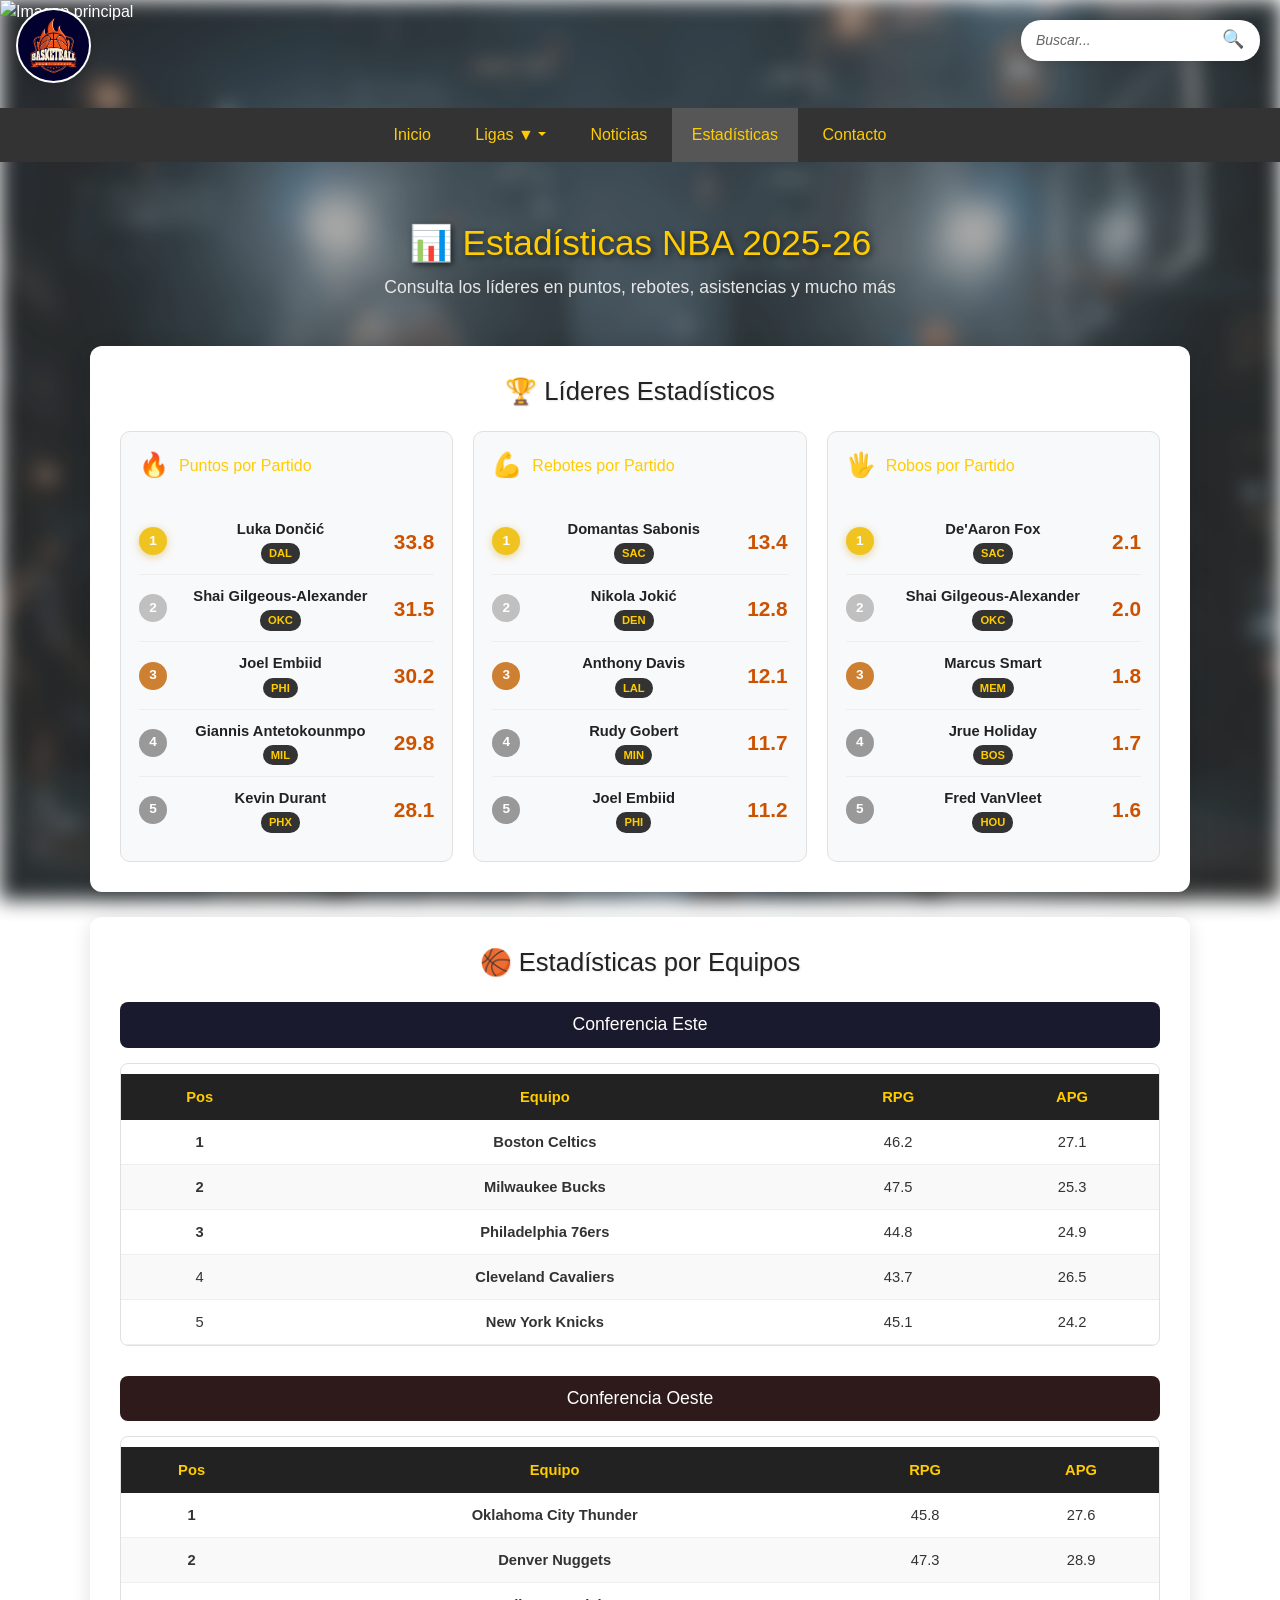
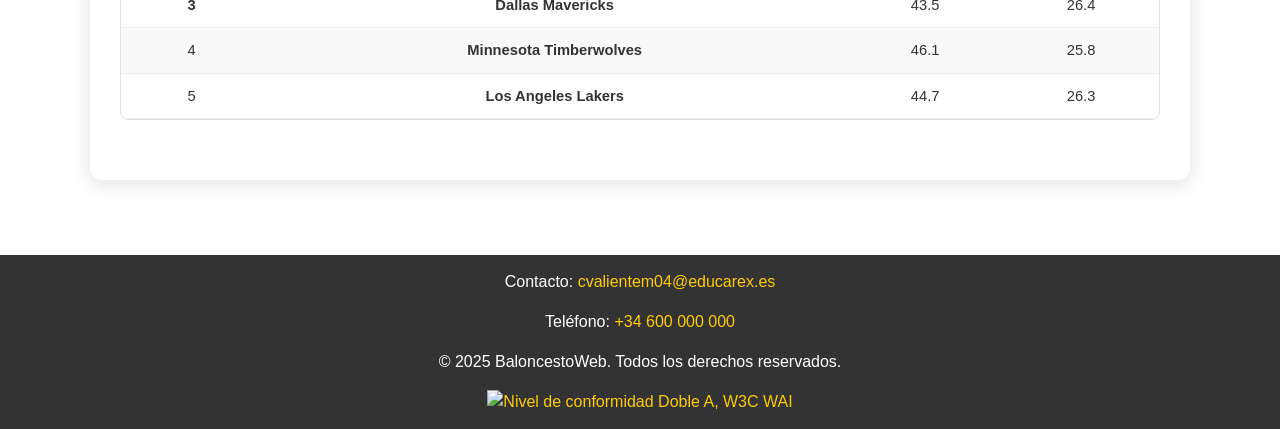
==== estadisticas.html @ 20061cb0 "Initial commit" ====
<!DOCTYPE html>
<html lang="es">

<head>
    <meta charset="UTF-8">
    <meta name="viewport" content="width=device-width, initial-scale=1.0">
    <title>BaloncestoWeb | Estadísticas NBA</title>
    <link href="https://cdn.jsdelivr.net/npm/bootstrap@5.3.3/dist/css/bootstrap.min.css" rel="stylesheet">
    <link rel="stylesheet" href="Tareafinal2Carlosvalliente.css">
    <link rel="stylesheet" href="estadisticas.css">
    <link rel="shortcut icon" href="img/logo-principal.png" type="image/x-icon">
</head>

<body>
    <!-- Encabezado con logo -->
    <header>
        <img src="img/imagen_principal.png" alt="Imagen principal" class="banner">
        <div class="cabecera" id="inicio">
            <a href="index.html">
                <img src="img/logo-principal.png" alt="Logo Baloncesto" class="logo">
            </a>
        </div>

        <!-- Barra de búsqueda -->
        <div class="buscador">
            <input type="text" placeholder="Buscar..." class="inputbuscar" aria-label="Buscar">
            <button class="btnbuscar">🔍</button>
        </div>
    </header>

    <!-- MENÚ DE NAVEGACIÓN -->
    <nav>
        <ul>
            <li><a href="index.html">Inicio</a></li>
            <li class="dropdown">
                <a href="#" class="dropdown-toggle">Ligas ▼</a>
                <ul class="dropdown-menu">
                    <li>
                        <a href="https://www.nba.com/">
                            <img src="img/liga1.png" alt="NBA">
                            <span>NBA</span>
                        </a>
                    </li>
                    <li>
                        <a href="https://www.euroleaguebasketball.net/es/euroleague/">
                            <img src="img/liga2.png" alt="Euroleague">
                            <span>Euroleague</span>
                        </a>
                    </li>
                    <li>
                        <a href="https://www.acb.com/">
                            <img src="img/liga3.png" alt="ACB">
                            <span>ACB</span>
                        </a>
                    </li>
                    <li>
                        <a href="https://www.nbl.com.au/">
                            <img src="img/liga5.png" alt="NBL">
                            <span>NBL</span>
                        </a>
                    </li>
                </ul>
            </li>
            <li><a href="noticia.html">Noticias</a></li>
            <li><a href="estadisticas.html" style="background-color: rgba(102,102,102,0.7);">Estadísticas</a></li>
            <li><a href="formulario.html">Contacto</a></li>
        </ul>
    </nav>

    <!-- Contenido principal -->
    <main class="principal">

        <!-- Título de la página -->
        <div class="hero">
            <h1>📊 Estadísticas NBA 2025-26</h1>
            <p>Consulta los líderes en puntos, rebotes, asistencias y mucho más</p>
        </div>

        <!-- ============ LÍDERES ESTADÍSTICOS ============ -->
        <section class="seccion">
            <h2>🏆 Líderes Estadísticos</h2>
            <div class="grid">

                <!-- Líder en Puntos -->
                <div class="tarjeta puntos">
                    <div class="cabtarjeta">
                        <span class="icono">🔥</span>
                        <h3>Puntos por Partido</h3>
                    </div>
                    <div class="cuerpo">
                        <div class="lider">
                            <span class="rango gold">1</span>
                            <div class="lidinfo">
                                <strong>Luka Dončić</strong>
                                <span class="etiqueta">DAL</span>
                            </div>
                            <span class="valor">33.8</span>
                        </div>
                        <div class="lider">
                            <span class="rango silver">2</span>
                            <div class="lidinfo">
                                <strong>Shai Gilgeous-Alexander</strong>
                                <span class="etiqueta">OKC</span>
                            </div>
                            <span class="valor">31.5</span>
                        </div>
                        <div class="lider">
                            <span class="rango bronze">3</span>
                            <div class="lidinfo">
                                <strong>Joel Embiid</strong>
                                <span class="etiqueta">PHI</span>
                            </div>
                            <span class="valor">30.2</span>
                        </div>
                        <div class="lider">
                            <span class="rango">4</span>
                            <div class="lidinfo">
                                <strong>Giannis Antetokounmpo</strong>
                                <span class="etiqueta">MIL</span>
                            </div>
                            <span class="valor">29.8</span>
                        </div>
                        <div class="lider">
                            <span class="rango">5</span>
                            <div class="lidinfo">
                                <strong>Kevin Durant</strong>
                                <span class="etiqueta">PHX</span>
                            </div>
                            <span class="valor">28.1</span>
                        </div>
                    </div>
                </div>

                <!-- Líder en Rebotes -->
                <div class="tarjeta rebotes">
                    <div class="cabtarjeta">
                        <span class="icono">💪</span>
                        <h3>Rebotes por Partido</h3>
                    </div>
                    <div class="cuerpo">
                        <div class="lider">
                            <span class="rango gold">1</span>
                            <div class="lidinfo">
                                <strong>Domantas Sabonis</strong>
                                <span class="etiqueta">SAC</span>
                            </div>
                            <span class="valor">13.4</span>
                        </div>
                        <div class="lider">
                            <span class="rango silver">2</span>
                            <div class="lidinfo">
                                <strong>Nikola Jokić</strong>
                                <span class="etiqueta">DEN</span>
                            </div>
                            <span class="valor">12.8</span>
                        </div>
                        <div class="lider">
                            <span class="rango bronze">3</span>
                            <div class="lidinfo">
                                <strong>Anthony Davis</strong>
                                <span class="etiqueta">LAL</span>
                            </div>
                            <span class="valor">12.1</span>
                        </div>
                        <div class="lider">
                            <span class="rango">4</span>
                            <div class="lidinfo">
                                <strong>Rudy Gobert</strong>
                                <span class="etiqueta">MIN</span>
                            </div>
                            <span class="valor">11.7</span>
                        </div>
                        <div class="lider">
                            <span class="rango">5</span>
                            <div class="lidinfo">
                                <strong>Joel Embiid</strong>
                                <span class="etiqueta">PHI</span>
                            </div>
                            <span class="valor">11.2</span>
                        </div>
                    </div>
                </div>

                <!-- Líder en Robos -->
                <div class="tarjeta robos">
                    <div class="cabtarjeta">
                        <span class="icono">🖐️</span>
                        <h3>Robos por Partido</h3>
                    </div>
                    <div class="cuerpo">
                        <div class="lider">
                            <span class="rango gold">1</span>
                            <div class="lidinfo">
                                <strong>De'Aaron Fox</strong>
                                <span class="etiqueta">SAC</span>
                            </div>
                            <span class="valor">2.1</span>
                        </div>
                        <div class="lider">
                            <span class="rango silver">2</span>
                            <div class="lidinfo">
                                <strong>Shai Gilgeous-Alexander</strong>
                                <span class="etiqueta">OKC</span>
                            </div>
                            <span class="valor">2.0</span>
                        </div>
                        <div class="lider">
                            <span class="rango bronze">3</span>
                            <div class="lidinfo">
                                <strong>Marcus Smart</strong>
                                <span class="etiqueta">MEM</span>
                            </div>
                            <span class="valor">1.8</span>
                        </div>
                        <div class="lider">
                            <span class="rango">4</span>
                            <div class="lidinfo">
                                <strong>Jrue Holiday</strong>
                                <span class="etiqueta">BOS</span>
                            </div>
                            <span class="valor">1.7</span>
                        </div>
                        <div class="lider">
                            <span class="rango">5</span>
                            <div class="lidinfo">
                                <strong>Fred VanVleet</strong>
                                <span class="etiqueta">HOU</span>
                            </div>
                            <span class="valor">1.6</span>
                        </div>
                    </div>
                </div>

            </div>
        </section>

        <!-- ============ ESTADÍSTICAS DE EQUIPOS ============ -->
        <section class="seccion">
            <h2>🏀 Estadísticas por Equipos</h2>

            <!-- Conferencia Este -->
            <div class="conferencia">
                <h3 class="conftitulo este">Conferencia Este</h3>
                <div class="tablabox">
                    <table class="tablastats">
                        <thead>
                            <tr>
                                <th>Pos</th>
                                <th>Equipo</th>
                                <th>RPG</th>
                                <th>APG</th>
                            </tr>
                        </thead>
                        <tbody>
                            <tr>
                                <td class="posicion">1</td>
                                <td><strong>Boston Celtics</strong></td>
                                <td>46.2</td>
                                <td>27.1</td>
                            </tr>
                            <tr>
                                <td class="posicion">2</td>
                                <td><strong>Milwaukee Bucks</strong></td>
                                <td>47.5</td>
                                <td>25.3</td>
                            </tr>
                            <tr>
                                <td class="posicion">3</td>
                                <td><strong>Philadelphia 76ers</strong></td>
                                <td>44.8</td>
                                <td>24.9</td>
                            </tr>
                            <tr>
                                <td>4</td>
                                <td><strong>Cleveland Cavaliers</strong></td>
                                <td>43.7</td>
                                <td>26.5</td>
                            </tr>
                            <tr>
                                <td>5</td>
                                <td><strong>New York Knicks</strong></td>
                                <td>45.1</td>
                                <td>24.2</td>
                            </tr>
                        </tbody>
                    </table>
                </div>
            </div>

            <!-- Conferencia Oeste -->
            <div class="conferencia">
                <h3 class="conftitulo oeste">Conferencia Oeste</h3>
                <div class="tablabox">
                    <table class="tablastats">
                        <thead>
                            <tr>
                                <th>Pos</th>
                                <th>Equipo</th>
                                <th>RPG</th>
                                <th>APG</th>
                            </tr>
                        </thead>
                        <tbody>
                            <tr>
                                <td class="posicion">1</td>
                                <td><strong>Oklahoma City Thunder</strong></td>
                                <td>45.8</td>
                                <td>27.6</td>
                            </tr>
                            <tr>
                                <td class="posicion">2</td>
                                <td><strong>Denver Nuggets</strong></td>
                                <td>47.3</td>
                                <td>28.9</td>
                            </tr>
                            <tr>
                                <td class="posicion">3</td>
                                <td><strong>Dallas Mavericks</strong></td>
                                <td>43.5</td>
                                <td>26.4</td>
                            </tr>
                            <tr>
                                <td>4</td>
                                <td><strong>Minnesota Timberwolves</strong></td>
                                <td>46.1</td>
                                <td>25.8</td>
                            </tr>
                            <tr>
                                <td>5</td>
                                <td><strong>Los Angeles Lakers</strong></td>
                                <td>44.7</td>
                                <td>26.3</td>
                            </tr>
                        </tbody>
                    </table>
                </div>
            </div>
        </section>



    </main>

    <!-- Pie de página -->
    <footer>
        <section id="contacto">
            <p>Contacto: <a href="mailto:cvalientem04@educarex.es">cvalientem04@educarex.es</a></p>
            <p>Teléfono: <a href="tel:+34600000000">+34 600 000 000</a></p>
            <p>© 2025 BaloncestoWeb. Todos los derechos reservados.</p>
            <a href="http://www.w3.org/WAI/WCAG2AA-Conformance" title="Explicación del Nivel AA de Conformidad">
                <img height="32" width="88" src="http://www.w3.org/WAI/wcag2AA" alt="Nivel de conformidad Doble A, W3C WAI">
            </a>
        </section>
    </footer>
</body>

</html>
---- Tareafinal2Carlosvalliente.css ----
﻿/* Estilo general */
body {
    font-family: Arial, sans-serif;
    margin: 0;
}

/* Fondo borroso: imagen fija que ocupa toda la pantalla pero queda detrás del contenido */
body {
    position: relative;
}

body::before {
    content: "";
    position: fixed;
    inset: 0;
    background-image: url("img/imagenfondo.png");
    background-size: cover;
    background-position: center;
    background-repeat: no-repeat;
    filter: blur(10px) brightness(0.6) saturate(0.9);
    opacity: 0.85;
    z-index: -1;
    pointer-events: none;
}

/* Asegurar que las principales secciones queden por encima del pseudo-fondo */
header, nav, main, footer {
    position: relative;
    z-index: 1;
}

/* Encabezado */
header {
    position: relative;
    color: white;
    padding: 0;
    margin: 0;
    overflow: hidden;
}

/* Eliminar márgenes/paddings que puedan crear separaciones entre header y nav */
header {
    margin-bottom: 0;
    padding-bottom: 0;
}

nav {
    margin-top: 0;
    padding-top: 0;
}

nav > ul {
    margin: 0;
    padding: 0;
}

.banner {
    width: 100%;
    height: clamp(80px, 12vh, 140px);
    max-height: 160px;
    object-fit: cover;
    display: block;
}

.cabecera {
    position: absolute;
    top: 8px;
    left: 16px;
    display: flex;
    align-items: center;
    gap: 8px;
    z-index: 2;
}

.logotipos {
    position: absolute;
    top: 8px;
    left: 16px;
    display: flex;
    align-items: center;
    gap: 12px;
    z-index: 400;
}

.logotipos .logo {
    float: none;
    margin-right: 12px;
}

.logotipos h1 {
    margin: 0;
    font-size: 1.6rem;
    line-height: 1;
    color: white;
}

.logo {
    background-color: rgb(255, 255, 255);
    border-radius: 50%;
    box-shadow: rgba(0, 0, 0, 0.1) 0px 4px 10px;
    text-align: center;
    width: 75px;
    max-height: 80px;
    height: auto;
    padding: 2px;
    display: block;
}

/* Reglas responsive adicionales */
@media (max-width: 800px) {
    .banner {
        height: 90px;
    }
    .buscador {
        top: 10px;
        right: 10px;
    }
}

@media (max-width: 420px) {
    .banner {
        height: 72px;
    }
    .inputbuscar {
        width: 100px;
    }
}

.liga {
    background-color: #fff;
    border-radius: 12px;
    box-shadow: 0 4px 10px rgba(0,0,0,0.1);
    text-align: center;
    width: 110px;
    padding: 10px;
}

.liga a {
    display: block;
    text-decoration: none;
    color: inherit;
    text-align: center;
}

.ligas {
    overflow: auto;
    display: none !important; /* ocultar las tarjetas grandes de ligas para que no aparezcan sobre el header */
}

.liga {
    float: left;
    margin-right: 15px;
}

.liga img {
    width: 60px;
    height: 60px;
    object-fit: contain;
    margin-bottom: 5px;
}

.liga h1 {
    font-size: 0.9rem;
    color: #333;
    margin: 0;
}
nav {
    position: sticky;
    top: 0;
}

/* Búsqueda */
.buscador {
    position: absolute;
    top: 20px;
    right: 20px;
    background: white;
    border-radius: 20px;
    padding: 5px 10px;
    box-shadow: 0 2px 8px rgba(0,0,0,0.1);
    overflow: auto;
}

.inputbuscar {
    float: left;
    border: none;
    outline: none;
    padding: 5px;
    font-size: 14px;
}

.btnbuscar {
    background: none;
    border: none;
    font-size: 18px;
    cursor: pointer;
}

/* Sección de noticia */
main {
    padding: 20px;
    text-align: center;
}

#noticia {
    background: white;
    border-radius: 10px;
    box-shadow: 0 0 10px rgba(0,0,0,0.1);
    display: inline-block;
    padding: 15px;
}

#noticia img {
    width: 100%;
    max-width: 600px;
    border-radius: 10px;
}

#noticia h2 {
    color: #222;
    margin-top: 10px;
}

.enlace {
    text-decoration: none;
}
#noticia:hover {
    box-shadow: 0 2px 12px rgba(0,0,0,0.15);
}

/* Pie de página */
footer {
    background-color: #333;
    color: white;
    text-align: center;
    padding: 15px;
    margin-top: 30px;
}

footer a {
    color: #ffcc00;
    text-decoration: none;
}

/* 3. LISTAS - Estilos para lista de partidos */
.partidos {
    background: white;
    border-radius: 10px;
    padding: 20px;
    margin: 20px auto;
    max-width: 600px;
    box-shadow: 0 0 10px rgba(0,0,0,0.1);
}

.partidos h2 {
    color: #222;
    margin-bottom: 15px;
}

.partidos ul {
    list-style-type: square;
    list-style-position: inside;
    padding: 0;
}

.partidos ul li {
    padding: 10px;
    border-bottom: 1px solid #ddd;
}

.partidos ul li:last-child {
    border-bottom: none;
}

/* 3. TABLAS - Estilos para tabla de clasificación */
.ranking {
    background: white;
    border-radius: 10px;
    padding: 20px;
    margin: 20px auto;
    max-width: 600px;
    box-shadow: 0 0 10px rgba(0,0,0,0.1);
}

.ranking h2 {
    color: #222;
    margin-bottom: 15px;
}

table {
    width: 100%;
    border-collapse: collapse;
    margin-top: 10px;
}

th {
    background-color: #222;
    color: white;
    padding: 12px;
    font-weight: bold;
}

td {
    padding: 10px;
    border-bottom: 1px solid #ddd;
}

tr:nth-child(even) {
    background-color: #f9f9f9;
}

tbody tr:hover {
    background-color: #e8e8e8;
}

/* 4. PSEUDOCLASES Y PSEUDOELEMENTOS */

/* Pseudoclases para enlaces */
a:link {
    color: #ffcc00;
}

a:visited {
    color: #cc9900;
}

a:hover {
    color: #ff0000;
    text-decoration: underline;
}

a:active {
    color: #990000;
}

/* Pseudoclases para ligas */
.liga:hover {
    width: 115px;
    box-shadow: 0 6px 15px rgba(0,0,0,0.2);
    
}

.liga:active {
    width: 108px;
}

/* Pseudoelementos */
#noticia h2::before {
    content: "🏀 ";
}

.liga h1::first-letter {
    font-size: 1.2em;
    color: #cc5200;
}



/* 5. MENÚ DE NAVEGACIÓN */
nav {
    background-color: #333;
    padding: 0;
}

nav > ul {
    list-style-type: none;
    margin: 0;
    padding: 0;
    text-align: center;
    overflow: visible;
}

nav > ul > li {
    display: inline-block;
    position: relative;
}

nav > ul > li > a {
    display: block;
    color: white;
    text-decoration: none;
    padding: 15px 20px;
    
}

nav > ul > li > a:hover {
    background-color: rgba(102, 102, 102, 0.7);
}

nav > ul > li > a:focus {
    background-color: #555;
    outline: 2px solid #ffcc00;
}

/* Menú desplegable de Ligas */
.dropdown {
    position: relative;
}

.dropdown-menu {
    display: none;
    position: absolute;
    top: 100%;
    left: 0;
    background-color: rgba(68, 68, 68, 0.95);
    min-width: 180px;
    border-radius: 0 0 10px 10px;
    box-shadow: 0 4px 10px rgba(0,0,0,0.3);
    z-index: 1000;
    padding: 0;
    margin: 0;
    text-align: left;
    list-style: none;
}

.dropdown:hover .dropdown-menu {
    display: block;
}

.dropdown-menu li {
    display: block !important;
}

.dropdown-menu li a {
    display: flex !important;
    align-items: center;
    padding: 12px 15px;
    color: white;
    text-decoration: none;
    
}

.dropdown-menu li a:hover {
    background-color: rgba(102, 102, 102, 0.8);
}

.dropdown-menu li a img {
    width: 30px;
    height: 30px;
    object-fit: contain;
    margin-right: 10px;
}

.dropdown-menu li a span {
    font-size: 14px;
}

/* 5. FORMULARIOS - Mejora del campo de búsqueda */
.inputbuscar:focus {
    outline: 2px solid #ffcc00;
    border-radius: 5px;
}

.inputbuscar::placeholder {
    color: #666;
    font-style: italic;
}

/* Asegurar color visible en botones de volver aunque a:link tenga mayor especifidad */
.btnvolver:link,
.btnvolver:visited {
    color: inherit;
}

/* 6. BOTONES Y CURSORES */
.btnbuscar:hover {
    background-color: #f0f0f0;
    border-radius: 50%;
    
}

.btnbuscar:active {
    padding: 2px;
}

.liga {
    cursor: pointer;
}

footer a {
    cursor: help;
}

/* EXTRAS: Overflow, transiciones, gradientes */

.liga {
    
}

/* Text-shadow para títulos */
h2 {
    text-shadow: 1px 1px 2px rgba(0,0,0,0.1);
}

/* =========================================
   NUEVAS SECCIONES: MARCADORES Y JUGADOR
   ========================================= */

.marcadores, .destacado {
    background: white;
    border-radius: 10px;
    padding: 20px;
    margin: 20px auto;
    max-width: 600px;
    box-shadow: 0 0 10px rgba(0,0,0,0.1);
}

.marcadores h2, .destacado h2 {
    color: #222;
    margin-bottom: 15px;
    text-align: center;
}

/* Marcadores en vivo */
.livescores {
    display: flex;
    justify-content: space-between;
    gap: 15px;
    flex-wrap: wrap;
}

.scorecard {
    flex: 1;
    min-width: 200px;
    background: #f8f9fa;
    border: 1px solid #ddd;
    border-radius: 8px;
    padding: 15px;
    text-align: center;
    
}

.scorecard:hover {
    transform: translateY(-3px);
    box-shadow: 0 5px 15px rgba(0,0,0,0.15);
}

.equipo {
    font-weight: bold;
    color: #333;
    font-size: 1.1rem;
}

.resultado {
    font-size: 1.5rem;
    font-weight: 900;
    color: #cc5200;
    margin: 10px 0;
}

.tiempo {
    font-size: 0.85rem;
    color: #cc0000;
    font-weight: bold;
}

/* Jugador Destacado */
.playercard {
    display: flex;
    align-items: center;
    background: #1a1a1a;
    color: white;
    border-radius: 10px;
    padding: 20px;
    gap: 20px;
    
}

.playercard:hover {
    transform: scale(1.02);
}

.avatar {
    font-size: 4rem;
    background: #ffcc00;
    border-radius: 50%;
    width: 130px;
    height: 130px;
    min-width: 130px;
    display: flex;
    align-items: center;
    justify-content: center;
    box-shadow: 0 0 15px rgba(255, 204, 0, 0.5);
    overflow: hidden;
}

.avatar img {
    width: 100%;
    height: 100%;
    object-fit: cover;
    border-radius: 50%;
}

.playerinfo {
    flex: 1;
}

.playerinfo h3 {
    margin: 0 0 5px 0;
    color: #ffcc00;
}

.playerinfo p {
    margin: 0 0 15px 0;
    font-size: 0.9rem;
    color: #e6e6e6;
}

.playerstats {
    display: flex;
    gap: 20px;
}

.stat {
    text-align: center;
}

#btnvideo{

}

.jugadas{
    color: black;
}

.stat span {
    display: block;
    font-size: 0.8rem;
    color: #ddd;
    margin-bottom: 3px;
}

.stat strong {
    font-size: 1.2rem;
    color: white;
}

/* =========================================
   PÁGINA VIDEO
   ========================================= */

.videobox {
    background: white;
    border-radius: 10px;
    padding: 25px;
    margin: 30px auto;
    max-width: 800px;
    box-shadow: 0 0 10px rgba(0,0,0,0.1);
    text-align: center;
}

.videobox h2 {
    color: #222;
    margin-bottom: 20px;
}

/* Contenedor responsive 16:9 */
.videowrap {
    position: relative;
    padding-bottom: 56.25%;
    height: 0;
    overflow: hidden;
    border-radius: 8px;
}

.videowrap iframe,
.videowrap video {
    position: absolute;
    top: 0;
    left: 0;
    width: 100%;
    height: 100%;
    border: none;
    border-radius: 8px;
}

/* Corrección de stacking context: asegurar que el menú desplegable quede siempre encima */
.banner {
    position: relative;
    z-index: 0;
}

.imgnoticia, #noticia img {
    position: relative;
    z-index: 0;
}

.cabecera {
    z-index: 200;
}

nav {
    z-index: 9000; /* la barra de navegación debe estar por encima */
}

.dropdown-menu {
    z-index: 10000 !important; /* el desplegable siempre encima de todo */
}

/* Si algún elemento usa transform/filters y crea stacking contexts, forzamos que no superponga el menú */
header *, main *, footer * {
    transform: none !important;
}
---- estadisticas.css ----
﻿/* ==========================================
   ESTADÍSTICAS - CSS
   Colores: #333, #1a1a1a, #ffcc00, #cc5200
   Layout: Grid + Flexbox
   ========================================== */

/* Hero / Título */
.hero {
    text-align: center;
    padding: 40px 20px 20px;
    color: white;
}

.hero h1 {
    font-size: 2.2rem;
    margin: 0 0 10px;
    color: #ffcc00;
    text-shadow: 2px 2px 6px rgba(0, 0, 0, 0.6);
}

.hero p {
    font-size: 1.1rem;
    color: #e6e6e6;
    margin: 0;
}

/* Secciones generales */
.seccion {
    background: white;
    border-radius: 12px;
    padding: 30px;
    margin: 25px auto;
    max-width: 1100px;
    box-shadow: 0 4px 20px rgba(0, 0, 0, 0.12);
}

.seccion h2 {
    color: #222;
    margin-bottom: 25px;
    text-align: center;
    font-size: 1.6rem;
}

/* ==========================================
   GRID DE LÍDERES ESTADÍSTICOS
   ========================================== */
.grid {
    display: grid;
    grid-template-columns: repeat(auto-fit, minmax(280px, 1fr));
    gap: 20px;
}

/* Tarjetas de estadísticas */
.tarjeta {
    background: #f8f9fa;
    border-radius: 10px;
    overflow: hidden;
    border: 1px solid #e0e0e0;
    
}

.tarjeta:hover {
    box-shadow: 0 6px 20px rgba(0, 0, 0, 0.15);
}

.cabtarjeta {
    display: flex;
    align-items: center;
    gap: 10px;
    padding: 15px 18px;
    color: white;
}

.cabtarjeta .icono {
    font-size: 1.5rem;
}

.cabtarjeta h3 {
    margin: 0;
    font-size: 1rem;
    color: #ffcc00;
}

.cuerpo {
    padding: 10px 18px 18px;
}

/* Cada líder en la lista */
.lider {
    display: flex;
    align-items: center;
    gap: 12px;
    padding: 10px 0;
    border-bottom: 1px solid #eee;
}

.lider:last-child {
    border-bottom: none;
}

/* Número de ranking */
.rango {
    width: 28px;
    height: 28px;
    border-radius: 50%;
    display: flex;
    align-items: center;
    justify-content: center;
    font-weight: 900;
    font-size: 0.85rem;
    color: white;
    background: #999;
    flex-shrink: 0;
}

.rango.gold {
    background:  #f0c420;
    box-shadow: 0 2px 8px rgba(204, 153, 0, 0.4);
}

.rango.silver {
    background:  #c0c0c0;
}

.rango.bronze {
    background: #cd7f32;
}

.lidinfo {
    flex: 1;
    min-width: 0;
}

.lidinfo strong {
    display: block;
    font-size: 0.92rem;
    color: #222;
    white-space: nowrap;
    overflow: hidden;
    text-overflow: ellipsis;
}

.etiqueta {
    display: inline-block;
    font-size: 0.7rem;
    background: #333;
    color: #ffcc00;
    padding: 2px 8px;
    border-radius: 10px;
    font-weight: bold;
    margin-top: 2px;
}

.valor {
    font-size: 1.3rem;
    font-weight: 900;
    color: #cc5200;
    flex-shrink: 0;
}

/* ==========================================
   TABLAS DE EQUIPOS
   ========================================== */
.conferencia {
    margin-bottom: 30px;
}

.conftitulo {
    text-align: center;
    padding: 12px 20px;
    border-radius: 8px;
    color: white;
    font-size: 1.1rem;
    margin-bottom: 15px;
}

.conftitulo.este {
    background: #1a1a2e;
}

.conftitulo.oeste {
    background:  #2e1a1a;
}

.tablabox {
    overflow-x: auto;
    border-radius: 8px;
    border: 1px solid #e0e0e0;
}

.tablastats {
    width: 100%;
    border-collapse: collapse;
    font-size: 0.92rem;
}

.tablastats thead tr {
    background: #222;
}

.tablastats th {
    background: #222;
    color: #ffcc00;
    padding: 12px 10px;
    font-weight: 700;
    text-align: center;
    white-space: nowrap;
}

.tablastats td {
    padding: 11px 10px;
    text-align: center;
    border-bottom: 1px solid #eee;
    color: #333;
}

.tablastats tbody tr:nth-child(even) {
    background: #f9f9f9;
}

.tablastats tbody tr:hover {
    background: #fff3cd;
    
}

.posicion {
    font-weight: 900;
    color: #cc5200;
}

.positivo {
    color: #198754;
    font-weight: 700;
}

.negativo {
    color: #dc3545;
    font-weight: 700;
}

/* ==========================================
   COMPARATIVA DE JUGADORES
   ========================================== */
.compgrid {
    display: grid;
    grid-template-columns: repeat(auto-fit, minmax(250px, 1fr));
    gap: 20px;
}

.compcard {
    background: #1a1a1a;
    border-radius: 12px;
    overflow: hidden;
    color: white;
    
}

.compcard:hover {
    box-shadow: 0 8px 25px rgba(255, 204, 0, 0.2);
}

.compheader {
    display: flex;
    justify-content: space-between;
    align-items: center;
    padding: 16px 20px;
    border-bottom: 2px solid #ffcc00;
}

.compheader h4 {
    margin: 0;
    font-size: 1.1rem;
    color: #ffcc00;
}

.badge2 {
    padding: 4px 12px;
    border-radius: 20px;
    font-size: 0.75rem;
    font-weight: 900;
    color: white;
    letter-spacing: 1px;
}

.badge2.lakers {
    background: #552583;
}

.badge2.warriors {
    background: #1D428A;
}

.badge2.nuggets {
    background: #0E2240;
}

.badge2.mavs {
    background: #00538C;
}

.compstats {
    padding: 15px 20px 20px;
}

.compstat {
    display: flex;
    align-items: center;
    gap: 10px;
    margin-bottom: 12px;
}

.compstat:last-child {
    margin-bottom: 0;
}

.complabel {
    width: 35px;
    font-size: 0.75rem;
    color: #aaa;
    font-weight: 700;
    text-align: right;
    flex-shrink: 0;
}

.barbox {
    flex: 1;
    height: 8px;
    background: #444;
    border-radius: 4px;
    overflow: hidden;
}

.bar {
    height: 100%;
    background: #ffcc00;
    border-radius: 4px;
    
}

.compvalue {
    width: 50px;
    text-align: right;
    font-weight: 900;
    font-size: 0.95rem;
    color: #ffcc00;
    flex-shrink: 0;
}

/* ==========================================
   DATOS CURIOSOS
   ========================================== */
.datosgrid {
    display: grid;
    grid-template-columns: repeat(auto-fit, minmax(200px, 1fr));
    gap: 20px;
}

.dato {
    background: #1a1a1a;
    border-radius: 12px;
    padding: 25px 20px;
    text-align: center;
    color: white;
    
    border: 1px solid transparent;
}

.dato:hover {
    border-color: #ffcc00;
}

.numero {
    display: block;
    font-size: 2.2rem;
    font-weight: 900;
    color: #ffcc00;
    margin-bottom: 8px;
    text-shadow: 0 2px 6px rgba(255, 204, 0, 0.3);
}

.leyenda {
    display: block;
    font-size: 0.85rem;
    color: #ccc;
    line-height: 1.4;
}

/* ==========================================
   RESPONSIVE
   ========================================== */
@media (max-width: 768px) {
    .hero h1 {
        font-size: 1.6rem;
    }

    .seccion {
        margin: 15px 10px;
        padding: 20px 15px;
    }

    .grid {
        grid-template-columns: 1fr;
    }

    .compgrid {
        grid-template-columns: 1fr;
    }

    .datosgrid {
        grid-template-columns: repeat(2, 1fr);
    }

    .tablastats {
        font-size: 0.8rem;
    }

    .tablastats th,
    .tablastats td {
        padding: 8px 6px;
    }
}

@media (max-width: 480px) {
    .datosgrid {
        grid-template-columns: 1fr;
    }

    .hero h1 {
        font-size: 1.3rem;
    }
}
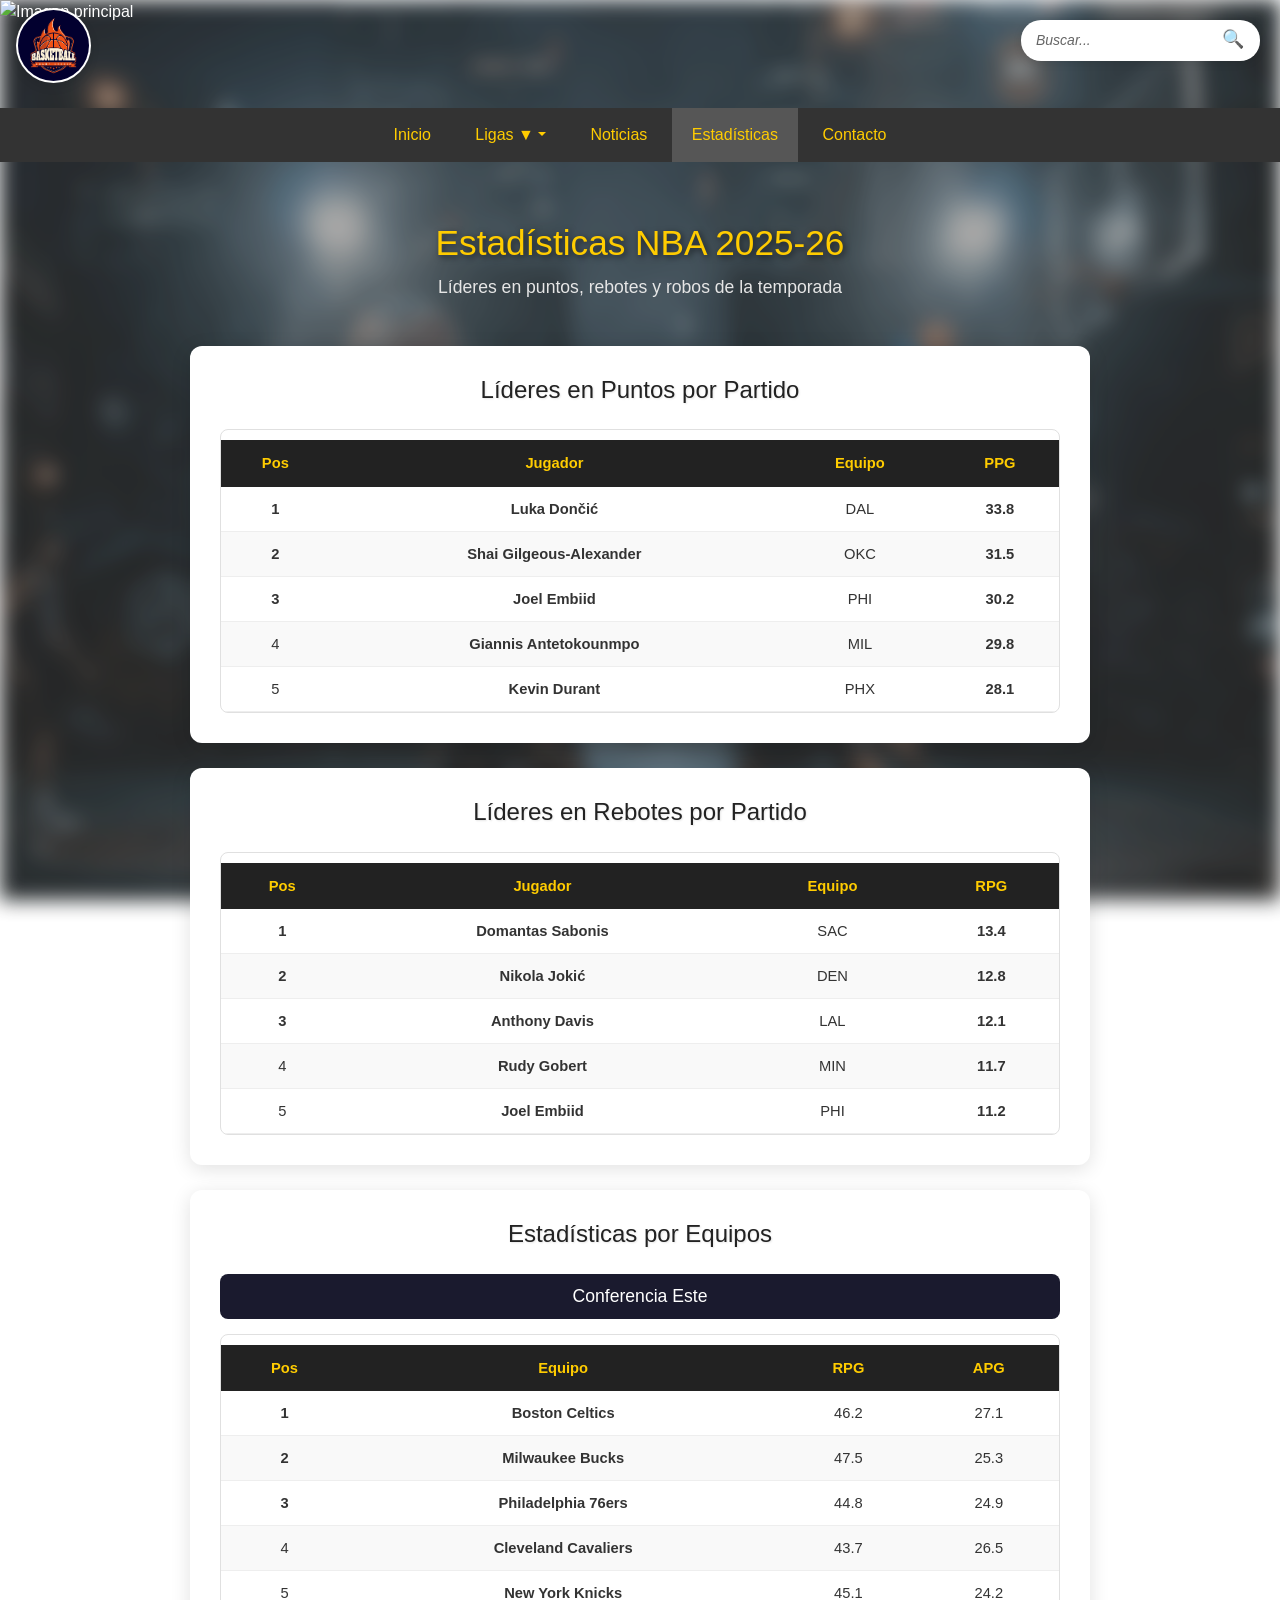
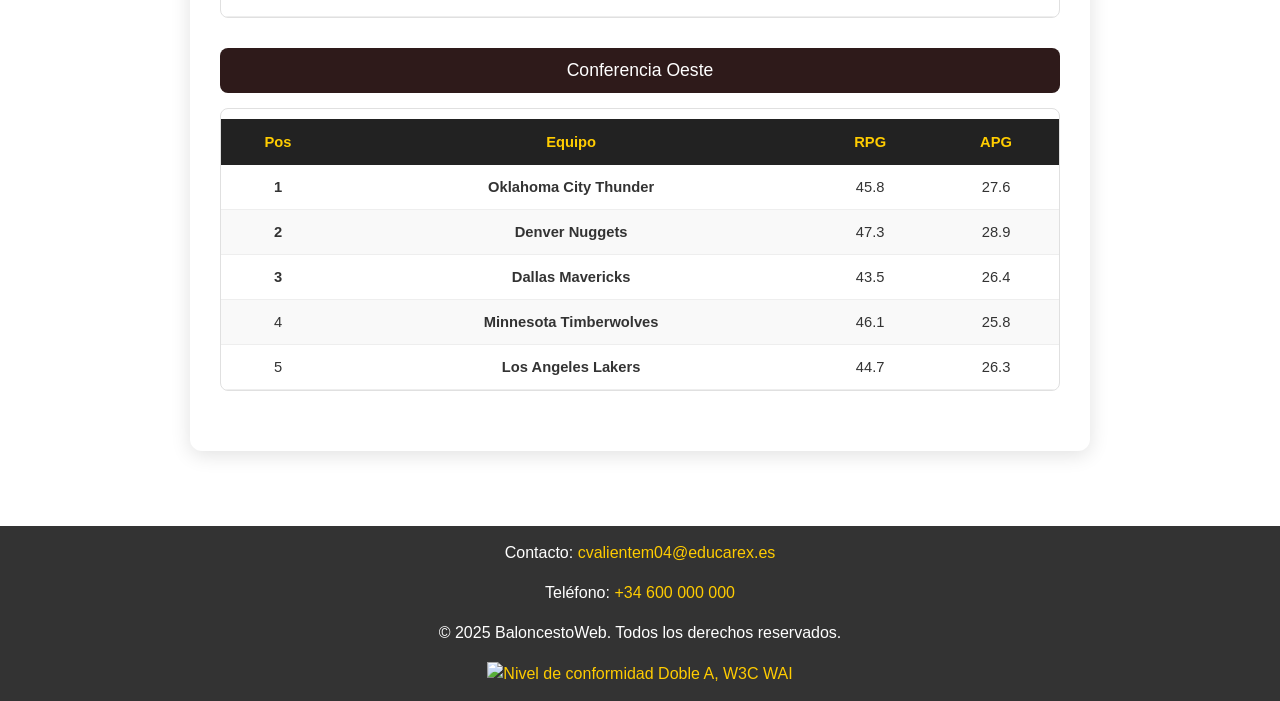
==== commit 071e33a1: "final con ultimos cambios CV" ====
--- a/estadisticas.html
+++ b/estadisticas.html
@@ -62,7 +62,7 @@
                 </ul>
             </li>
             <li><a href="noticia.html">Noticias</a></li>
-            <li><a href="estadisticas.html" style="background-color: rgba(102,102,102,0.7);">Estadísticas</a></li>
+            <li><a href="estadisticas.html" class="nav-activo">Estadísticas</a></li>
             <li><a href="formulario.html">Contacto</a></li>
         </ul>
     </nav>
@@ -72,171 +72,111 @@
 
         <!-- Título de la página -->
         <div class="hero">
-            <h1>📊 Estadísticas NBA 2025-26</h1>
-            <p>Consulta los líderes en puntos, rebotes, asistencias y mucho más</p>
+            <h1>Estadísticas NBA 2025-26</h1>
+            <p>Líderes en puntos, rebotes y robos de la temporada</p>
         </div>
 
-        <!-- ============ LÍDERES ESTADÍSTICOS ============ -->
+        <!--  LÍDERES EN PUNTOS  -->
         <section class="seccion">
-            <h2>🏆 Líderes Estadísticos</h2>
-            <div class="grid">
-
-                <!-- Líder en Puntos -->
-                <div class="tarjeta puntos">
-                    <div class="cabtarjeta">
-                        <span class="icono">🔥</span>
-                        <h3>Puntos por Partido</h3>
-                    </div>
-                    <div class="cuerpo">
-                        <div class="lider">
-                            <span class="rango gold">1</span>
-                            <div class="lidinfo">
-                                <strong>Luka Dončić</strong>
-                                <span class="etiqueta">DAL</span>
-                            </div>
-                            <span class="valor">33.8</span>
-                        </div>
-                        <div class="lider">
-                            <span class="rango silver">2</span>
-                            <div class="lidinfo">
-                                <strong>Shai Gilgeous-Alexander</strong>
-                                <span class="etiqueta">OKC</span>
-                            </div>
-                            <span class="valor">31.5</span>
-                        </div>
-                        <div class="lider">
-                            <span class="rango bronze">3</span>
-                            <div class="lidinfo">
-                                <strong>Joel Embiid</strong>
-                                <span class="etiqueta">PHI</span>
-                            </div>
-                            <span class="valor">30.2</span>
-                        </div>
-                        <div class="lider">
-                            <span class="rango">4</span>
-                            <div class="lidinfo">
-                                <strong>Giannis Antetokounmpo</strong>
-                                <span class="etiqueta">MIL</span>
-                            </div>
-                            <span class="valor">29.8</span>
-                        </div>
-                        <div class="lider">
-                            <span class="rango">5</span>
-                            <div class="lidinfo">
-                                <strong>Kevin Durant</strong>
-                                <span class="etiqueta">PHX</span>
-                            </div>
-                            <span class="valor">28.1</span>
-                        </div>
-                    </div>
-                </div>
-
-                <!-- Líder en Rebotes -->
-                <div class="tarjeta rebotes">
-                    <div class="cabtarjeta">
-                        <span class="icono">💪</span>
-                        <h3>Rebotes por Partido</h3>
-                    </div>
-                    <div class="cuerpo">
-                        <div class="lider">
-                            <span class="rango gold">1</span>
-                            <div class="lidinfo">
-                                <strong>Domantas Sabonis</strong>
-                                <span class="etiqueta">SAC</span>
-                            </div>
-                            <span class="valor">13.4</span>
-                        </div>
-                        <div class="lider">
-                            <span class="rango silver">2</span>
-                            <div class="lidinfo">
-                                <strong>Nikola Jokić</strong>
-                                <span class="etiqueta">DEN</span>
-                            </div>
-                            <span class="valor">12.8</span>
-                        </div>
-                        <div class="lider">
-                            <span class="rango bronze">3</span>
-                            <div class="lidinfo">
-                                <strong>Anthony Davis</strong>
-                                <span class="etiqueta">LAL</span>
-                            </div>
-                            <span class="valor">12.1</span>
-                        </div>
-                        <div class="lider">
-                            <span class="rango">4</span>
-                            <div class="lidinfo">
-                                <strong>Rudy Gobert</strong>
-                                <span class="etiqueta">MIN</span>
-                            </div>
-                            <span class="valor">11.7</span>
-                        </div>
-                        <div class="lider">
-                            <span class="rango">5</span>
-                            <div class="lidinfo">
-                                <strong>Joel Embiid</strong>
-                                <span class="etiqueta">PHI</span>
-                            </div>
-                            <span class="valor">11.2</span>
-                        </div>
-                    </div>
-                </div>
-
-                <!-- Líder en Robos -->
-                <div class="tarjeta robos">
-                    <div class="cabtarjeta">
-                        <span class="icono">🖐️</span>
-                        <h3>Robos por Partido</h3>
-                    </div>
-                    <div class="cuerpo">
-                        <div class="lider">
-                            <span class="rango gold">1</span>
-                            <div class="lidinfo">
-                                <strong>De'Aaron Fox</strong>
-                                <span class="etiqueta">SAC</span>
-                            </div>
-                            <span class="valor">2.1</span>
-                        </div>
-                        <div class="lider">
-                            <span class="rango silver">2</span>
-                            <div class="lidinfo">
-                                <strong>Shai Gilgeous-Alexander</strong>
-                                <span class="etiqueta">OKC</span>
-                            </div>
-                            <span class="valor">2.0</span>
-                        </div>
-                        <div class="lider">
-                            <span class="rango bronze">3</span>
-                            <div class="lidinfo">
-                                <strong>Marcus Smart</strong>
-                                <span class="etiqueta">MEM</span>
-                            </div>
-                            <span class="valor">1.8</span>
-                        </div>
-                        <div class="lider">
-                            <span class="rango">4</span>
-                            <div class="lidinfo">
-                                <strong>Jrue Holiday</strong>
-                                <span class="etiqueta">BOS</span>
-                            </div>
-                            <span class="valor">1.7</span>
-                        </div>
-                        <div class="lider">
-                            <span class="rango">5</span>
-                            <div class="lidinfo">
-                                <strong>Fred VanVleet</strong>
-                                <span class="etiqueta">HOU</span>
-                            </div>
-                            <span class="valor">1.6</span>
-                        </div>
-                    </div>
-                </div>
-
+            <h2>Líderes en Puntos por Partido</h2>
+            <div class="tablabox">
+                <table class="tablastats">
+                    <thead>
+                        <tr>
+                            <th>Pos</th>
+                            <th>Jugador</th>
+                            <th>Equipo</th>
+                            <th>PPG</th>
+                        </tr>
+                    </thead>
+                    <tbody>
+                        <tr>
+                            <td class="posicion">1</td>
+                            <td><strong>Luka Dončić</strong></td>
+                            <td>DAL</td>
+                            <td><strong>33.8</strong></td>
+                        </tr>
+                        <tr>
+                            <td class="posicion">2</td>
+                            <td><strong>Shai Gilgeous-Alexander</strong></td>
+                            <td>OKC</td>
+                            <td><strong>31.5</strong></td>
+                        </tr>
+                        <tr>
+                            <td class="posicion">3</td>
+                            <td><strong>Joel Embiid</strong></td>
+                            <td>PHI</td>
+                            <td><strong>30.2</strong></td>
+                        </tr>
+                        <tr>
+                            <td>4</td>
+                            <td><strong>Giannis Antetokounmpo</strong></td>
+                            <td>MIL</td>
+                            <td><strong>29.8</strong></td>
+                        </tr>
+                        <tr>
+                            <td>5</td>
+                            <td><strong>Kevin Durant</strong></td>
+                            <td>PHX</td>
+                            <td><strong>28.1</strong></td>
+                        </tr>
+                    </tbody>
+                </table>
             </div>
         </section>
 
-        <!-- ============ ESTADÍSTICAS DE EQUIPOS ============ -->
+        <!--  LÍDERES EN REBOTES  -->
         <section class="seccion">
-            <h2>🏀 Estadísticas por Equipos</h2>
+            <h2>Líderes en Rebotes por Partido</h2>
+            <div class="tablabox">
+                <table class="tablastats">
+                    <thead>
+                        <tr>
+                            <th>Pos</th>
+                            <th>Jugador</th>
+                            <th>Equipo</th>
+                            <th>RPG</th>
+                        </tr>
+                    </thead>
+                    <tbody>
+                        <tr>
+                            <td class="posicion">1</td>
+                            <td><strong>Domantas Sabonis</strong></td>
+                            <td>SAC</td>
+                            <td><strong>13.4</strong></td>
+                        </tr>
+                        <tr>
+                            <td class="posicion">2</td>
+                            <td><strong>Nikola Jokić</strong></td>
+                            <td>DEN</td>
+                            <td><strong>12.8</strong></td>
+                        </tr>
+                        <tr>
+                            <td class="posicion">3</td>
+                            <td><strong>Anthony Davis</strong></td>
+                            <td>LAL</td>
+                            <td><strong>12.1</strong></td>
+                        </tr>
+                        <tr>
+                            <td>4</td>
+                            <td><strong>Rudy Gobert</strong></td>
+                            <td>MIN</td>
+                            <td><strong>11.7</strong></td>
+                        </tr>
+                        <tr>
+                            <td>5</td>
+                            <td><strong>Joel Embiid</strong></td>
+                            <td>PHI</td>
+                            <td><strong>11.2</strong></td>
+                        </tr>
+                    </tbody>
+                </table>
+            </div>
+        </section>        
+
+        <!--  ESTADÍSTICAS DE EQUIPOS  -->
+        <section class="seccion">
+            <h2>Estadísticas por Equipos</h2>
 
             <!-- Conferencia Este -->
             <div class="conferencia">
--- a/Tareafinal2Carlosvalliente.css
+++ b/Tareafinal2Carlosvalliente.css
@@ -144,7 +144,7 @@
 
 .ligas {
     overflow: auto;
-    display: none !important; /* ocultar las tarjetas grandes de ligas para que no aparezcan sobre el header */
+    display: none !important; /* Este lo he buscado porque no me iba */
 }
 
 .liga {
@@ -492,9 +492,9 @@
     text-shadow: 1px 1px 2px rgba(0,0,0,0.1);
 }
 
-/* =========================================
+/* 
    NUEVAS SECCIONES: MARCADORES Y JUGADOR
-   ========================================= */
+    */
 
 .marcadores, .destacado {
     background: white;
@@ -635,9 +635,9 @@
     color: white;
 }
 
-/* =========================================
+/* 
    PÁGINA VIDEO
-   ========================================= */
+    */
 
 .videobox {
     background: white;
@@ -694,7 +694,7 @@
 }
 
 .dropdown-menu {
-    z-index: 10000 !important; /* el desplegable siempre encima de todo */
+    z-index: 10000 !important; /* el desplegable siempre encima de todo */ /*aqui lo mismo donde pone !important lo he buscado porque no me iba el desplegable de ligas, no se por qué no se aplicaba el z-index a ese elemento pero con esto ya va perfecto */
 }
 
 /* Si algún elemento usa transform/filters y crea stacking contexts, forzamos que no superponga el menú */
--- a/estadisticas.css
+++ b/estadisticas.css
@@ -1,8 +1,12 @@
-﻿/* ==========================================
+﻿/* 
    ESTADÍSTICAS - CSS
    Colores: #333, #1a1a1a, #ffcc00, #cc5200
-   Layout: Grid + Flexbox
-   ========================================== */
+    */
+
+/* Enlace activo en el menú de navegación */
+.nav-activo {
+    background-color: rgba(102, 102, 102, 0.7);
+}
 
 /* Hero / Título */
 .hero {
@@ -30,7 +34,7 @@
     border-radius: 12px;
     padding: 30px;
     margin: 25px auto;
-    max-width: 1100px;
+    max-width: 900px;
     box-shadow: 0 4px 20px rgba(0, 0, 0, 0.12);
 }
 
@@ -38,129 +42,12 @@
     color: #222;
     margin-bottom: 25px;
     text-align: center;
-    font-size: 1.6rem;
-}
-
-/* ==========================================
-   GRID DE LÍDERES ESTADÍSTICOS
-   ========================================== */
-.grid {
-    display: grid;
-    grid-template-columns: repeat(auto-fit, minmax(280px, 1fr));
-    gap: 20px;
-}
-
-/* Tarjetas de estadísticas */
-.tarjeta {
-    background: #f8f9fa;
-    border-radius: 10px;
-    overflow: hidden;
-    border: 1px solid #e0e0e0;
-    
-}
-
-.tarjeta:hover {
-    box-shadow: 0 6px 20px rgba(0, 0, 0, 0.15);
-}
-
-.cabtarjeta {
-    display: flex;
-    align-items: center;
-    gap: 10px;
-    padding: 15px 18px;
-    color: white;
-}
-
-.cabtarjeta .icono {
     font-size: 1.5rem;
 }
 
-.cabtarjeta h3 {
-    margin: 0;
-    font-size: 1rem;
-    color: #ffcc00;
-}
-
-.cuerpo {
-    padding: 10px 18px 18px;
-}
-
-/* Cada líder en la lista */
-.lider {
-    display: flex;
-    align-items: center;
-    gap: 12px;
-    padding: 10px 0;
-    border-bottom: 1px solid #eee;
-}
-
-.lider:last-child {
-    border-bottom: none;
-}
-
-/* Número de ranking */
-.rango {
-    width: 28px;
-    height: 28px;
-    border-radius: 50%;
-    display: flex;
-    align-items: center;
-    justify-content: center;
-    font-weight: 900;
-    font-size: 0.85rem;
-    color: white;
-    background: #999;
-    flex-shrink: 0;
-}
-
-.rango.gold {
-    background:  #f0c420;
-    box-shadow: 0 2px 8px rgba(204, 153, 0, 0.4);
-}
-
-.rango.silver {
-    background:  #c0c0c0;
-}
-
-.rango.bronze {
-    background: #cd7f32;
-}
-
-.lidinfo {
-    flex: 1;
-    min-width: 0;
-}
-
-.lidinfo strong {
-    display: block;
-    font-size: 0.92rem;
-    color: #222;
-    white-space: nowrap;
-    overflow: hidden;
-    text-overflow: ellipsis;
-}
-
-.etiqueta {
-    display: inline-block;
-    font-size: 0.7rem;
-    background: #333;
-    color: #ffcc00;
-    padding: 2px 8px;
-    border-radius: 10px;
-    font-weight: bold;
-    margin-top: 2px;
-}
-
-.valor {
-    font-size: 1.3rem;
-    font-weight: 900;
-    color: #cc5200;
-    flex-shrink: 0;
-}
-
-/* ==========================================
-   TABLAS DE EQUIPOS
-   ========================================== */
+/* 
+   TABLAS DE ESTADÍSTICAS
+    */
 .conferencia {
     margin-bottom: 30px;
 }
@@ -179,7 +66,7 @@
 }
 
 .conftitulo.oeste {
-    background:  #2e1a1a;
+    background: #2e1a1a;
 }
 
 .tablabox {
@@ -220,169 +107,11 @@
 
 .tablastats tbody tr:hover {
     background: #fff3cd;
-    
 }
 
 .posicion {
     font-weight: 900;
     color: #cc5200;
-}
-
-.positivo {
-    color: #198754;
-    font-weight: 700;
-}
-
-.negativo {
-    color: #dc3545;
-    font-weight: 700;
-}
-
-/* ==========================================
-   COMPARATIVA DE JUGADORES
-   ========================================== */
-.compgrid {
-    display: grid;
-    grid-template-columns: repeat(auto-fit, minmax(250px, 1fr));
-    gap: 20px;
-}
-
-.compcard {
-    background: #1a1a1a;
-    border-radius: 12px;
-    overflow: hidden;
-    color: white;
-    
-}
-
-.compcard:hover {
-    box-shadow: 0 8px 25px rgba(255, 204, 0, 0.2);
-}
-
-.compheader {
-    display: flex;
-    justify-content: space-between;
-    align-items: center;
-    padding: 16px 20px;
-    border-bottom: 2px solid #ffcc00;
-}
-
-.compheader h4 {
-    margin: 0;
-    font-size: 1.1rem;
-    color: #ffcc00;
-}
-
-.badge2 {
-    padding: 4px 12px;
-    border-radius: 20px;
-    font-size: 0.75rem;
-    font-weight: 900;
-    color: white;
-    letter-spacing: 1px;
-}
-
-.badge2.lakers {
-    background: #552583;
-}
-
-.badge2.warriors {
-    background: #1D428A;
-}
-
-.badge2.nuggets {
-    background: #0E2240;
-}
-
-.badge2.mavs {
-    background: #00538C;
-}
-
-.compstats {
-    padding: 15px 20px 20px;
-}
-
-.compstat {
-    display: flex;
-    align-items: center;
-    gap: 10px;
-    margin-bottom: 12px;
-}
-
-.compstat:last-child {
-    margin-bottom: 0;
-}
-
-.complabel {
-    width: 35px;
-    font-size: 0.75rem;
-    color: #aaa;
-    font-weight: 700;
-    text-align: right;
-    flex-shrink: 0;
-}
-
-.barbox {
-    flex: 1;
-    height: 8px;
-    background: #444;
-    border-radius: 4px;
-    overflow: hidden;
-}
-
-.bar {
-    height: 100%;
-    background: #ffcc00;
-    border-radius: 4px;
-    
-}
-
-.compvalue {
-    width: 50px;
-    text-align: right;
-    font-weight: 900;
-    font-size: 0.95rem;
-    color: #ffcc00;
-    flex-shrink: 0;
-}
-
-/* ==========================================
-   DATOS CURIOSOS
-   ========================================== */
-.datosgrid {
-    display: grid;
-    grid-template-columns: repeat(auto-fit, minmax(200px, 1fr));
-    gap: 20px;
-}
-
-.dato {
-    background: #1a1a1a;
-    border-radius: 12px;
-    padding: 25px 20px;
-    text-align: center;
-    color: white;
-    
-    border: 1px solid transparent;
-}
-
-.dato:hover {
-    border-color: #ffcc00;
-}
-
-.numero {
-    display: block;
-    font-size: 2.2rem;
-    font-weight: 900;
-    color: #ffcc00;
-    margin-bottom: 8px;
-    text-shadow: 0 2px 6px rgba(255, 204, 0, 0.3);
-}
-
-.leyenda {
-    display: block;
-    font-size: 0.85rem;
-    color: #ccc;
-    line-height: 1.4;
 }
 
 /* ==========================================
@@ -398,18 +127,6 @@
         padding: 20px 15px;
     }
 
-    .grid {
-        grid-template-columns: 1fr;
-    }
-
-    .compgrid {
-        grid-template-columns: 1fr;
-    }
-
-    .datosgrid {
-        grid-template-columns: repeat(2, 1fr);
-    }
-
     .tablastats {
         font-size: 0.8rem;
     }
@@ -421,10 +138,6 @@
 }
 
 @media (max-width: 480px) {
-    .datosgrid {
-        grid-template-columns: 1fr;
-    }
-
     .hero h1 {
         font-size: 1.3rem;
     }
